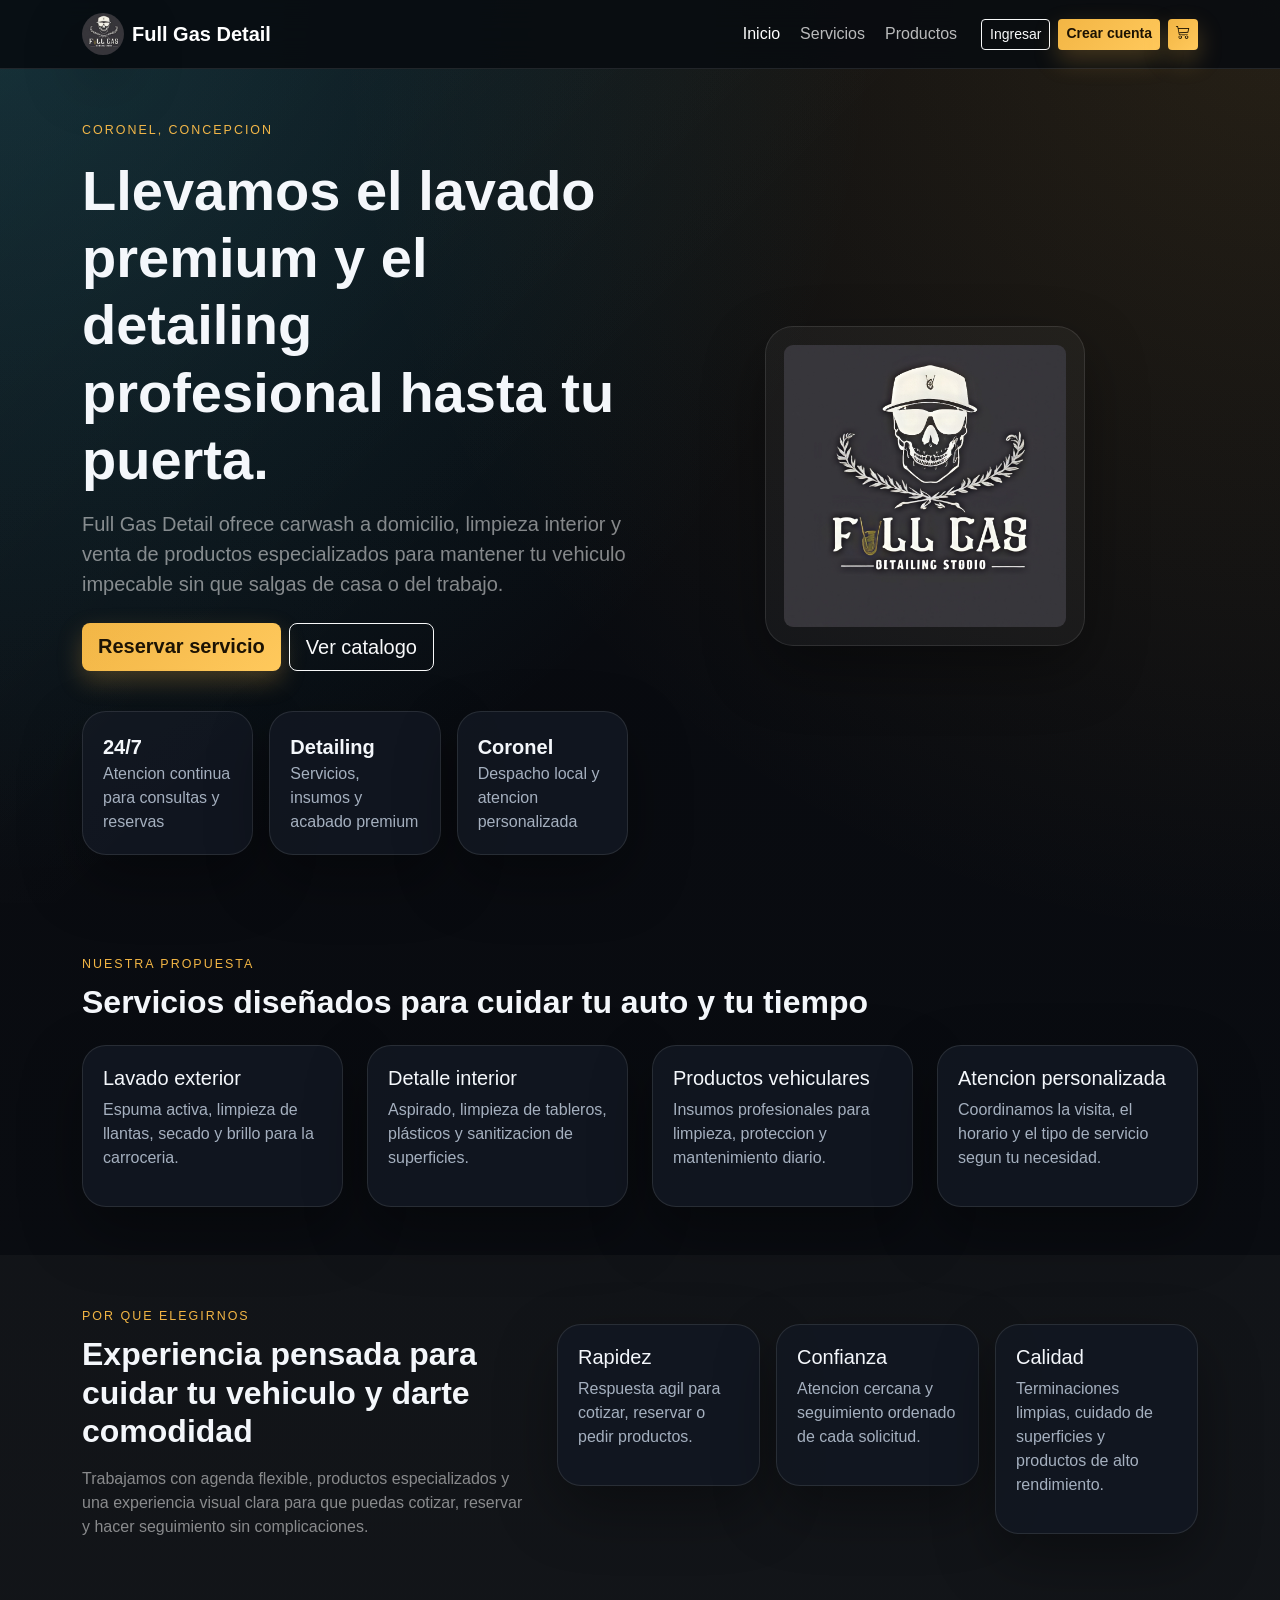
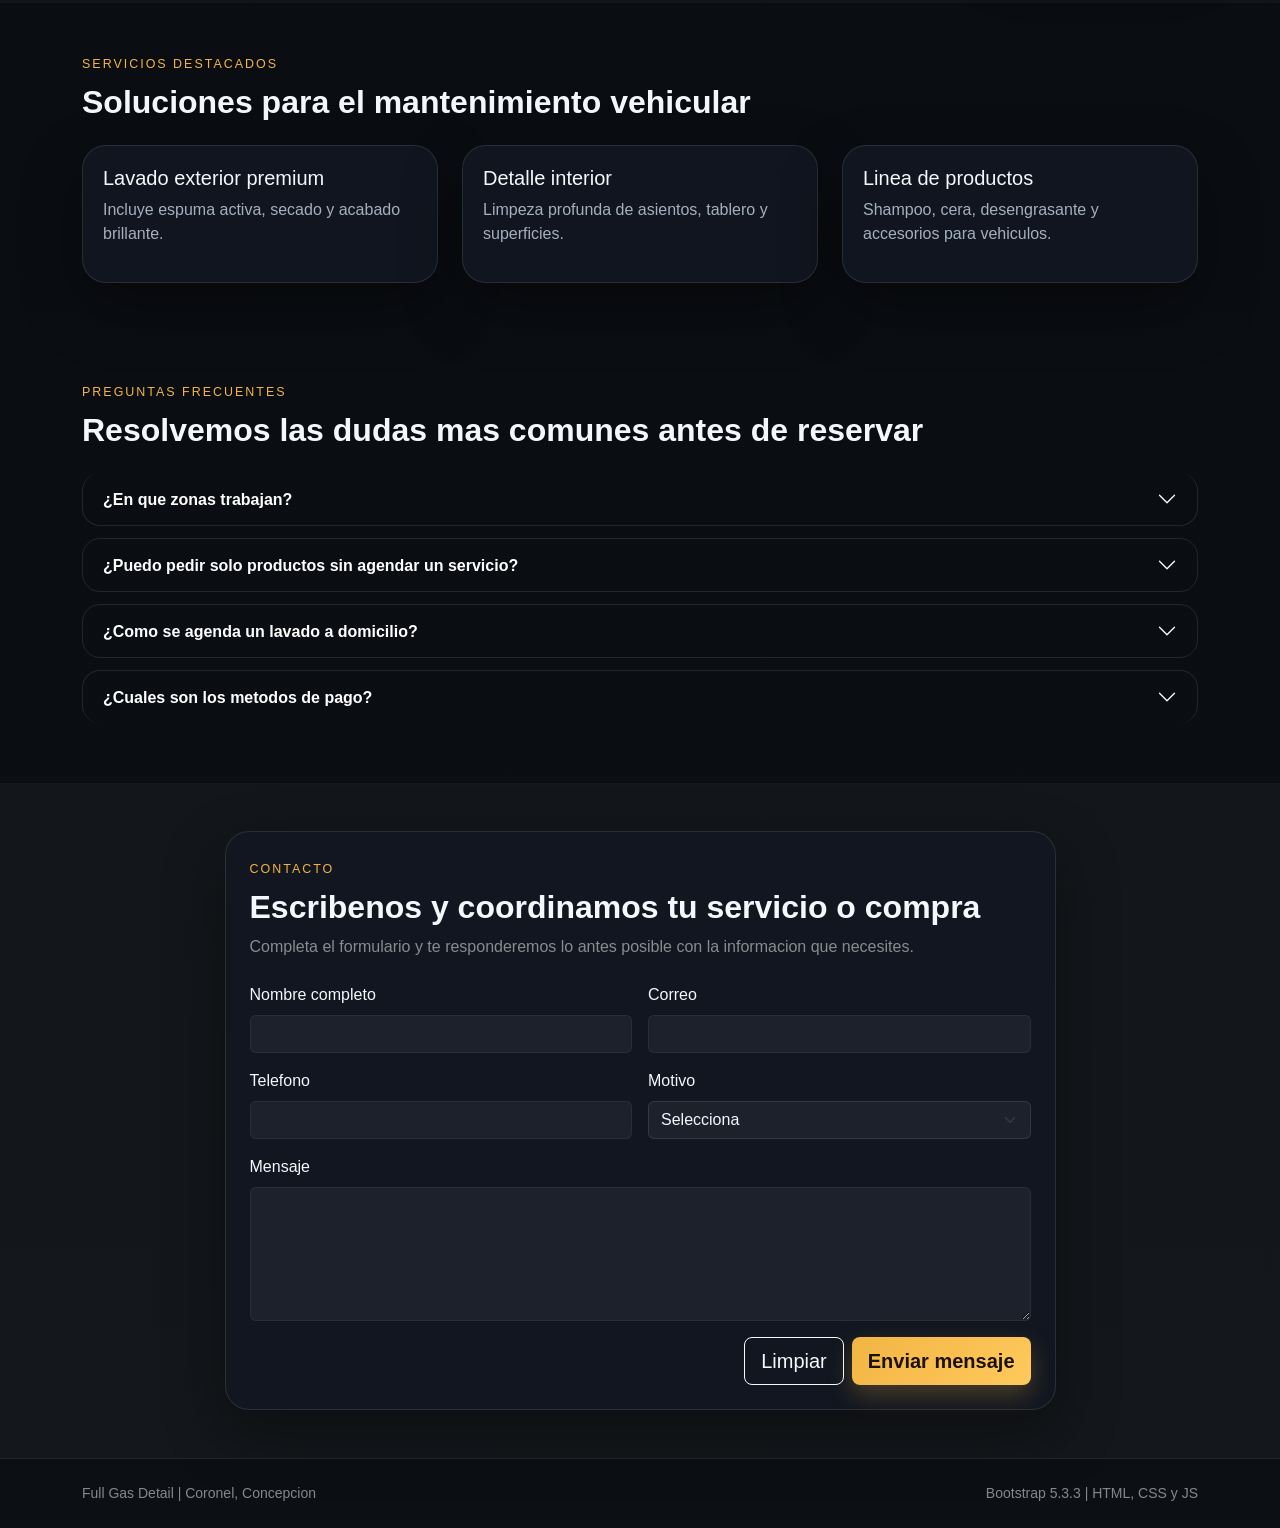
==== index.html @ 707ab6cf "Subida Inicial" ====
<!doctype html>
<html lang="es">
<head>
  <meta charset="utf-8">
  <meta name="viewport" content="width=device-width, initial-scale=1">
  <title>Full Gas Detail | Carwash a domicilio</title>
  <link href="https://cdn.jsdelivr.net/npm/bootstrap@5.3.3/dist/css/bootstrap.min.css" rel="stylesheet">
  <link rel="stylesheet" href="https://cdn.jsdelivr.net/npm/bootstrap-icons@1.11.3/font/bootstrap-icons.min.css">
  <link rel="stylesheet" href="css/styles.css">
  <script defer src="https://cdn.jsdelivr.net/npm/bootstrap@5.3.3/dist/js/bootstrap.bundle.min.js"></script>
  <script defer src="js/app.js"></script>
</head>
<body data-page="home">
  <nav class="navbar navbar-expand-lg navbar-dark bg-shell sticky-top border-bottom border-white border-opacity-10">
    <div class="container">
      <a class="navbar-brand d-flex align-items-center gap-2 fw-semibold" href="index.html">
        <img src="assets/logo.jpg" alt="Full Gas Detail" class="brand-logo brand-logo-sm">
        <span>Full Gas Detail</span>
      </a>
      <button class="navbar-toggler" type="button" data-bs-toggle="collapse" data-bs-target="#mainNav">
        <span class="navbar-toggler-icon"></span>
      </button>
      <div class="collapse navbar-collapse" id="mainNav">
        <ul class="navbar-nav ms-auto gap-lg-1">
          <li class="nav-item"><a class="nav-link active" href="index.html">Inicio</a></li>
          <li class="nav-item"><a class="nav-link" href="services.html">Servicios</a></li>
          <li class="nav-item"><a class="nav-link" href="products.html">Productos</a></li>
          <li class="nav-item d-none" data-admin-only><a class="nav-link" href="admin.html">Admin</a></li>
        </ul>
        <div class="d-flex gap-2 ms-lg-3 mt-3 mt-lg-0" data-nav-actions>
          <a class="btn btn-outline-light btn-sm" href="login.html">Ingresar</a>
          <a class="btn btn-brand btn-sm" href="register.html">Crear cuenta</a>
          <a class="btn btn-brand btn-sm nav-icon-btn" href="cart.html" aria-label="Ver carrito"><i class="bi bi-cart3"></i></a>
        </div>
      </div>
    </div>
  </nav>

  <main>
    <section class="hero-section py-5 py-lg-6">
      <div class="container">
        <div class="row align-items-center g-4">
          <div class="col-12 col-lg-6">
            <span class="eyebrow">Coronel, Concepcion</span>
            <h1 class="display-4 fw-bold mt-3">Llevamos el lavado premium y el detailing profesional hasta tu puerta.</h1>
            <p class="lead text-white-50 mt-3">Full Gas Detail ofrece carwash a domicilio, limpieza interior y venta de productos especializados para mantener tu vehiculo impecable sin que salgas de casa o del trabajo.</p>
            <div class="d-flex flex-wrap gap-2 mt-4">
              <a class="btn btn-brand btn-lg" href="services.html">Reservar servicio</a>
              <a class="btn btn-outline-light btn-lg" href="products.html">Ver catalogo</a>
            </div>
            <div class="row g-3 mt-4">
              <div class="col-6 col-md-4">
                <div class="stat-card">
                  <strong>24/7</strong>
                  <span>Atencion continua para consultas y reservas</span>
                </div>
              </div>
              <div class="col-6 col-md-4">
                <div class="stat-card">
                  <strong>Detailing</strong>
                  <span>Servicios, insumos y acabado premium</span>
                </div>
              </div>
              <div class="col-12 col-md-4">
                <div class="stat-card">
                  <strong>Coronel</strong>
                  <span>Despacho local y atencion personalizada</span>
                </div>
              </div>
            </div>
          </div>
          <div class="col-12 col-lg-6 text-center">
            <div class="hero-card mx-auto position-relative">
              <img src="assets/logo.jpg" alt="Logo Full Gas Detail" class="hero-logo floating-logo">
            </div>
          </div>
        </div>
      </div>
    </section>

    <section class="py-5">
      <div class="container">
        <div class="section-heading mb-4">
          <span class="eyebrow">Nuestra propuesta</span>
          <h2 class="fw-bold mt-2">Servicios diseñados para cuidar tu auto y tu tiempo</h2>
        </div>
        <div class="row g-4">
          <div class="col-12 col-md-6 col-xl-3"><div class="feature-card h-100"><h3 class="h5">Lavado exterior</h3><p>Espuma activa, limpieza de llantas, secado y brillo para la carroceria.</p></div></div>
          <div class="col-12 col-md-6 col-xl-3"><div class="feature-card h-100"><h3 class="h5">Detalle interior</h3><p>Aspirado, limpieza de tableros, plásticos y sanitizacion de superficies.</p></div></div>
          <div class="col-12 col-md-6 col-xl-3"><div class="feature-card h-100"><h3 class="h5">Productos vehiculares</h3><p>Insumos profesionales para limpieza, proteccion y mantenimiento diario.</p></div></div>
          <div class="col-12 col-md-6 col-xl-3"><div class="feature-card h-100"><h3 class="h5">Atencion personalizada</h3><p>Coordinamos la visita, el horario y el tipo de servicio segun tu necesidad.</p></div></div>
        </div>
      </div>
    </section>

    <section class="py-5 bg-shell-soft">
      <div class="container">
        <div class="row align-items-center g-4">
          <div class="col-12 col-lg-5">
            <span class="eyebrow">Por que elegirnos</span>
            <h2 class="fw-bold mt-2">Experiencia pensada para cuidar tu vehiculo y darte comodidad</h2>
            <p class="text-white-50 mt-3">Trabajamos con agenda flexible, productos especializados y una experiencia visual clara para que puedas cotizar, reservar y hacer seguimiento sin complicaciones.</p>
          </div>
          <div class="col-12 col-lg-7">
            <div class="row g-3">
              <div class="col-12 col-md-4"><div class="role-card"><h3 class="h5">Rapidez</h3><p>Respuesta agil para cotizar, reservar o pedir productos.</p></div></div>
              <div class="col-12 col-md-4"><div class="role-card"><h3 class="h5">Confianza</h3><p>Atencion cercana y seguimiento ordenado de cada solicitud.</p></div></div>
              <div class="col-12 col-md-4"><div class="role-card"><h3 class="h5">Calidad</h3><p>Terminaciones limpias, cuidado de superficies y productos de alto rendimiento.</p></div></div>
            </div>
          </div>
        </div>
      </div>
    </section>

    <section class="py-5">
      <div class="container">
        <div class="section-heading mb-4">
          <span class="eyebrow">Servicios destacados</span>
          <h2 class="fw-bold mt-2">Soluciones para el mantenimiento vehicular</h2>
        </div>
        <div class="row g-4">
          <div class="col-12 col-md-6 col-xl-4"><div class="service-card h-100"><h3 class="h5">Lavado exterior premium</h3><p>Incluye espuma activa, secado y acabado brillante.</p><a class="stretched-link" href="services.html"></a></div></div>
          <div class="col-12 col-md-6 col-xl-4"><div class="service-card h-100"><h3 class="h5">Detalle interior</h3><p>Limpeza profunda de asientos, tablero y superficies.</p><a class="stretched-link" href="services.html"></a></div></div>
          <div class="col-12 col-md-6 col-xl-4"><div class="service-card h-100"><h3 class="h5">Linea de productos</h3><p>Shampoo, cera, desengrasante y accesorios para vehiculos.</p><a class="stretched-link" href="products.html"></a></div></div>
        </div>
      </div>
    </section>

    <section class="py-5">
      <div class="container">
        <div class="section-heading mb-4">
          <span class="eyebrow">Preguntas frecuentes</span>
          <h2 class="fw-bold mt-2">Resolvemos las dudas mas comunes antes de reservar</h2>
        </div>
        <div class="accordion accordion-flush faq-accordion" id="faqAccordion">
          <div class="accordion-item bg-transparent text-white border-white border-opacity-10">
            <h3 class="accordion-header" id="faqOneHeading">
              <button class="accordion-button collapsed bg-transparent text-white" type="button" data-bs-toggle="collapse" data-bs-target="#faqOne" aria-expanded="false" aria-controls="faqOne">
                ¿En que zonas trabajan?
              </button>
            </h3>
            <div id="faqOne" class="accordion-collapse collapse" aria-labelledby="faqOneHeading" data-bs-parent="#faqAccordion">
              <div class="accordion-body text-white-50">Atendemos principalmente en Coronel y Concepcion, con coordinacion previa para otros sectores cercanos segun disponibilidad.</div>
            </div>
          </div>
          <div class="accordion-item bg-transparent text-white border-white border-opacity-10">
            <h3 class="accordion-header" id="faqTwoHeading">
              <button class="accordion-button collapsed bg-transparent text-white" type="button" data-bs-toggle="collapse" data-bs-target="#faqTwo" aria-expanded="false" aria-controls="faqTwo">
                ¿Puedo pedir solo productos sin agendar un servicio?
              </button>
            </h3>
            <div id="faqTwo" class="accordion-collapse collapse" aria-labelledby="faqTwoHeading" data-bs-parent="#faqAccordion">
              <div class="accordion-body text-white-50">Si. El catalogo de productos permite comprar insumos de limpieza, proteccion y accesorios para mantenimiento vehicular.</div>
            </div>
          </div>
          <div class="accordion-item bg-transparent text-white border-white border-opacity-10">
            <h3 class="accordion-header" id="faqThreeHeading">
              <button class="accordion-button collapsed bg-transparent text-white" type="button" data-bs-toggle="collapse" data-bs-target="#faqThree" aria-expanded="false" aria-controls="faqThree">
                ¿Como se agenda un lavado a domicilio?
              </button>
            </h3>
            <div id="faqThree" class="accordion-collapse collapse" aria-labelledby="faqThreeHeading" data-bs-parent="#faqAccordion">
              <div class="accordion-body text-white-50">Desde la seccion de servicios puedes elegir el tipo de atencion, completar tus datos y dejar la direccion para coordinar la visita.</div>
            </div>
          </div>
          <div class="accordion-item bg-transparent text-white border-white border-opacity-10">
            <h3 class="accordion-header" id="faqFourHeading">
              <button class="accordion-button collapsed bg-transparent text-white" type="button" data-bs-toggle="collapse" data-bs-target="#faqFour" aria-expanded="false" aria-controls="faqFour">
                ¿Cuales son los metodos de pago?
              </button>
            </h3>
            <div id="faqFour" class="accordion-collapse collapse" aria-labelledby="faqFourHeading" data-bs-parent="#faqAccordion">
              <div class="accordion-body text-white-50">Aceptamos pagos mediante transferencia bancaria, tarjetas de crédito y débito, y plataformas de pago en línea.</div>
            </div>
          </div>
        </div>
      </div>
    </section>

    <section class="py-5 bg-shell-soft">
      <div class="container">
        <div class="row justify-content-center">
          <div class="col-12 col-lg-10 col-xl-9">
            <div class="panel-card">
              <div class="section-heading mb-4">
                <span class="eyebrow">Contacto</span>
                <h2 class="fw-bold mt-2">Escribenos y coordinamos tu servicio o compra</h2>
                <p class="text-white-50 mb-0">Completa el formulario y te responderemos lo antes posible con la informacion que necesites.</p>
              </div>
              <form class="needs-validation" novalidate data-contact-form>
                <div class="row g-3">
                  <div class="col-12 col-md-6"><label class="form-label" for="contactName">Nombre completo</label><input class="form-control" id="contactName" name="name" required minlength="4"><div class="invalid-feedback">Ingresa tu nombre completo.</div></div>
                  <div class="col-12 col-md-6"><label class="form-label" for="contactEmail">Correo</label><input class="form-control" id="contactEmail" name="email" type="email" required><div class="invalid-feedback">Ingresa un correo valido.</div></div>
                  <div class="col-12 col-md-6"><label class="form-label" for="contactPhone">Telefono</label><input class="form-control" id="contactPhone" name="phone" type="tel" pattern="[0-9]{9}" required><div class="invalid-feedback">Ingresa 9 digitos.</div></div>
                  <div class="col-12 col-md-6"><label class="form-label" for="contactTopic">Motivo</label><select class="form-select" id="contactTopic" name="topic" required><option value="">Selecciona</option><option>Reserva de servicio</option><option>Compra de productos</option><option>Consulta general</option><option>Soporte tecnico</option></select><div class="invalid-feedback">Selecciona un motivo.</div></div>
                  <div class="col-12"><label class="form-label" for="contactMessage">Mensaje</label><textarea class="form-control" id="contactMessage" name="message" rows="5" minlength="10" required></textarea><div class="invalid-feedback">Escribe un mensaje mas detallado.</div></div>
                  <div class="col-12 d-grid d-md-flex justify-content-md-end gap-2"><button class="btn btn-outline-light btn-lg" type="reset">Limpiar</button><button class="btn btn-brand btn-lg" type="submit">Enviar mensaje</button></div>
                </div>
              </form>
            </div>
          </div>
        </div>
      </div>
    </section>
  </main>

  <footer class="py-4 border-top border-white border-opacity-10">
    <div class="container d-flex flex-column flex-md-row justify-content-between gap-2 text-white-50 small">
      <span>Full Gas Detail | Coronel, Concepcion</span>
      <span>Bootstrap 5.3.3 | HTML, CSS y JS</span>
    </div>
  </footer>
</body>
</html>
---- css/styles.css ----
:root {
  --bg: #0c0f14;
  --bg-soft: #121722;
  --panel: rgba(18, 23, 34, 0.88);
  --line: rgba(255, 255, 255, 0.1);
  --text: #f4f7fb;
  --muted: #a5b0bf;
  --brand: #f2b544;
  --brand-2: #2cc2d8;
  --success: #47cf73;
  --shadow: 0 24px 60px rgba(0, 0, 0, 0.35);
}

html {
  scroll-behavior: smooth;
}

body {
  font-family: "Poppins", "Segoe UI", sans-serif;
  color: var(--text);
  background:
    radial-gradient(circle at top left, rgba(44, 194, 216, 0.18), transparent 26%),
    radial-gradient(circle at top right, rgba(242, 181, 68, 0.13), transparent 28%),
    linear-gradient(180deg, #080a0f 0%, #0c0f14 100%);
  min-height: 100vh;
}

a {
  text-decoration: none;
}

.bg-shell {
  background: rgba(9, 12, 17, 0.88);
  backdrop-filter: blur(18px);
}

.bg-shell-soft {
  background: rgba(255, 255, 255, 0.03);
}

.hero-section,
.auth-section {
  position: relative;
}

.hero-section::before {
  content: "";
  position: absolute;
  inset: 0;
  background: linear-gradient(135deg, rgba(255, 255, 255, 0.03), transparent 45%);
  pointer-events: none;
}

.eyebrow {
  display: inline-flex;
  align-items: center;
  gap: 0.5rem;
  text-transform: uppercase;
  letter-spacing: 0.16em;
  font-size: 0.78rem;
  color: var(--brand);
}

.btn-brand {
  background: linear-gradient(135deg, var(--brand), #ffc95c);
  color: #1b1203;
  border: none;
  font-weight: 700;
  box-shadow: 0 10px 25px rgba(242, 181, 68, 0.25);
}

.btn-brand:hover,
.btn-brand:focus {
  background: linear-gradient(135deg, #ffc95c, var(--brand));
  color: #1b1203;
}

.brand-logo {
  object-fit: contain;
  border-radius: 999px;
  box-shadow: var(--shadow);
}

.brand-logo-sm {
  width: 42px;
  height: 42px;
}

.brand-logo-md {
  width: 110px;
  height: 110px;
}

.brand-logo-lg {
  width: 140px;
  height: 140px;
}

.hero-logo {
  width: min(100%, 320px);
  height: auto;
  border-radius: 28px;
  padding: 18px;
  background: rgba(255, 255, 255, 0.04);
  border: 1px solid var(--line);
  box-shadow: var(--shadow);
}

.floating-logo {
  animation: floatY 5s ease-in-out infinite;
}

.hero-card {
  min-height: 380px;
  display: grid;
  place-items: center;
}

.floating-chip {
  position: absolute;
  padding: 0.7rem 1rem;
  border-radius: 999px;
  background: rgba(255, 255, 255, 0.08);
  border: 1px solid rgba(255, 255, 255, 0.12);
  color: var(--text);
  font-size: 0.88rem;
  backdrop-filter: blur(10px);
  animation: floatChip 6s ease-in-out infinite;
}

.chip-one { top: 8%; left: 3%; }
.chip-two { top: 20%; right: 0%; animation-delay: 0.8s; }
.chip-three { bottom: 14%; left: 12%; animation-delay: 1.5s; }

.stat-card,
.feature-card,
.role-card,
.service-card,
.panel-card,
.info-card {
  background: var(--panel);
  border: 1px solid var(--line);
  border-radius: 24px;
  box-shadow: var(--shadow);
}

.stat-card,
.feature-card,
.role-card,
.service-card {
  padding: 1.25rem;
}

.product-tile {
  overflow: hidden;
}

.product-image-wrap {
  border-radius: 18px;
  overflow: hidden;
  border: 1px solid rgba(255, 255, 255, 0.08);
  background: rgba(255, 255, 255, 0.03);
  aspect-ratio: 16 / 10;
}

.product-image {
  display: block;
  width: 100%;
  height: 100%;
  object-fit: cover;
}

.service-tile {
  overflow: hidden;
}

.service-image-wrap {
  border-radius: 18px;
  overflow: hidden;
  border: 1px solid rgba(255, 255, 255, 0.08);
  background: rgba(255, 255, 255, 0.03);
  aspect-ratio: 16 / 10;
}

.service-image {
  display: block;
  width: 100%;
  height: 100%;
  object-fit: cover;
}

.stat-card strong {
  display: block;
  font-size: 1.25rem;
}

.stat-card span,
.feature-card p,
.role-card p,
.service-card p,
.panel-card p,
.info-card p {
  color: var(--muted);
}

.panel-card,
.info-card {
  padding: 1.5rem;
}

.dashboard-shell {
  max-width: 100%;
}

.dashboard-layout {
  display: grid;
  grid-template-columns: 290px minmax(0, 1fr);
  gap: 1.5rem;
  align-items: start;
}

.dashboard-sidebar {
  position: sticky;
  top: 94px;
}

.dashboard-nav {
  display: grid;
  gap: 0.75rem;
}

.dashboard-nav-item {
  width: 100%;
  text-align: left;
  padding: 0.9rem 1rem;
  border-radius: 16px;
  border: 1px solid var(--line);
  background: rgba(255, 255, 255, 0.03);
  color: var(--text);
  font-weight: 600;
  transition: all 0.2s ease;
}

.dashboard-nav-item:hover,
.dashboard-nav-item.active {
  background: rgba(242, 181, 68, 0.14);
  border-color: rgba(242, 181, 68, 0.55);
  transform: translateX(2px);
}

.dashboard-content {
  min-width: 0;
}

.dashboard-pane {
  display: none;
}

.dashboard-pane.active {
  display: block;
}

.price-tag {
  display: inline-flex;
  padding: 0.35rem 0.75rem;
  border-radius: 999px;
  font-size: 0.85rem;
  background: rgba(44, 194, 216, 0.12);
  color: #8ce7f3;
}

.summary-box,
.session-box,
.success-box,
.password-rules {
  padding: 1rem;
  border-radius: 18px;
  background: rgba(255, 255, 255, 0.04);
  border: 1px solid var(--line);
}

.success-box {
  border-color: rgba(71, 207, 115, 0.4);
  background: rgba(71, 207, 115, 0.08);
}

.password-rules {
  color: var(--muted);
}

.form-control,
.form-select {
  background-color: rgba(255, 255, 255, 0.05);
  color: var(--text);
  border-color: var(--line);
}

.form-control:focus,
.form-select:focus {
  background-color: rgba(255, 255, 255, 0.07);
  color: var(--text);
  border-color: rgba(242, 181, 68, 0.75);
  box-shadow: 0 0 0 0.2rem rgba(242, 181, 68, 0.15);
}

.form-select option {
  background-color: #1a1f2e;
  color: #f4f7fb;
}

.form-control::placeholder {
  color: rgba(255, 255, 255, 0.35);
}

.table-dark {
  --bs-table-bg: transparent;
  --bs-table-striped-bg: rgba(255, 255, 255, 0.03);
}

.nav-link {
  color: rgba(255, 255, 255, 0.72) !important;
}

.nav-link.active,
.nav-link:hover {
  color: #fff !important;
}

.filter-btn.active {
  background: rgba(242, 181, 68, 0.17);
  color: #fff;
  border-color: rgba(242, 181, 68, 0.6);
}

.faq-accordion .accordion-item {
  border: 1px solid var(--line);
  border-radius: 18px;
  overflow: hidden;
  margin-bottom: 0.75rem;
}

.faq-accordion .accordion-button {
  background: rgba(255, 255, 255, 0.04);
  color: var(--text);
  font-weight: 600;
  box-shadow: none;
}

.faq-accordion .accordion-button:not(.collapsed) {
  background: rgba(242, 181, 68, 0.12);
  color: #fff;
}

.faq-accordion .accordion-button::after {
  filter: brightness(0) invert(1);
}

.faq-accordion .accordion-body {
  background: rgba(255, 255, 255, 0.02);
}

.cart-badge {
  position: absolute;
  top: -6px;
  right: -6px;
  min-width: 18px;
  height: 18px;
  padding: 0 4px;
  border-radius: 999px;
  background: var(--brand);
  color: #1b1203;
  font-size: 0.68rem;
  font-weight: 700;
  line-height: 18px;
  text-align: center;
  pointer-events: none;
}

.toast-message {
  position: fixed;
  right: 1rem;
  bottom: 1rem;
  z-index: 1080;
  min-width: 260px;
  padding: 0.95rem 1rem;
  border-radius: 16px;
  background: rgba(15, 19, 28, 0.96);
  border: 1px solid var(--line);
  box-shadow: var(--shadow);
}

@keyframes floatY {
  0%, 100% { transform: translateY(0); }
  50% { transform: translateY(-14px); }
}

@keyframes floatChip {
  0%, 100% { transform: translateY(0); }
  50% { transform: translateY(-8px); }
}

@media (max-width: 991.98px) {
  .dashboard-layout {
    grid-template-columns: 1fr;
  }

  .dashboard-sidebar {
    position: static;
  }

  .hero-card {
    min-height: 300px;
  }
}

@media (max-width: 575.98px) {
  .panel-card,
  .info-card {
    padding: 1.15rem;
  }

  .hero-card {
    min-height: 260px;
  }

  .floating-chip {
    font-size: 0.76rem;
    padding: 0.55rem 0.8rem;
  }
}
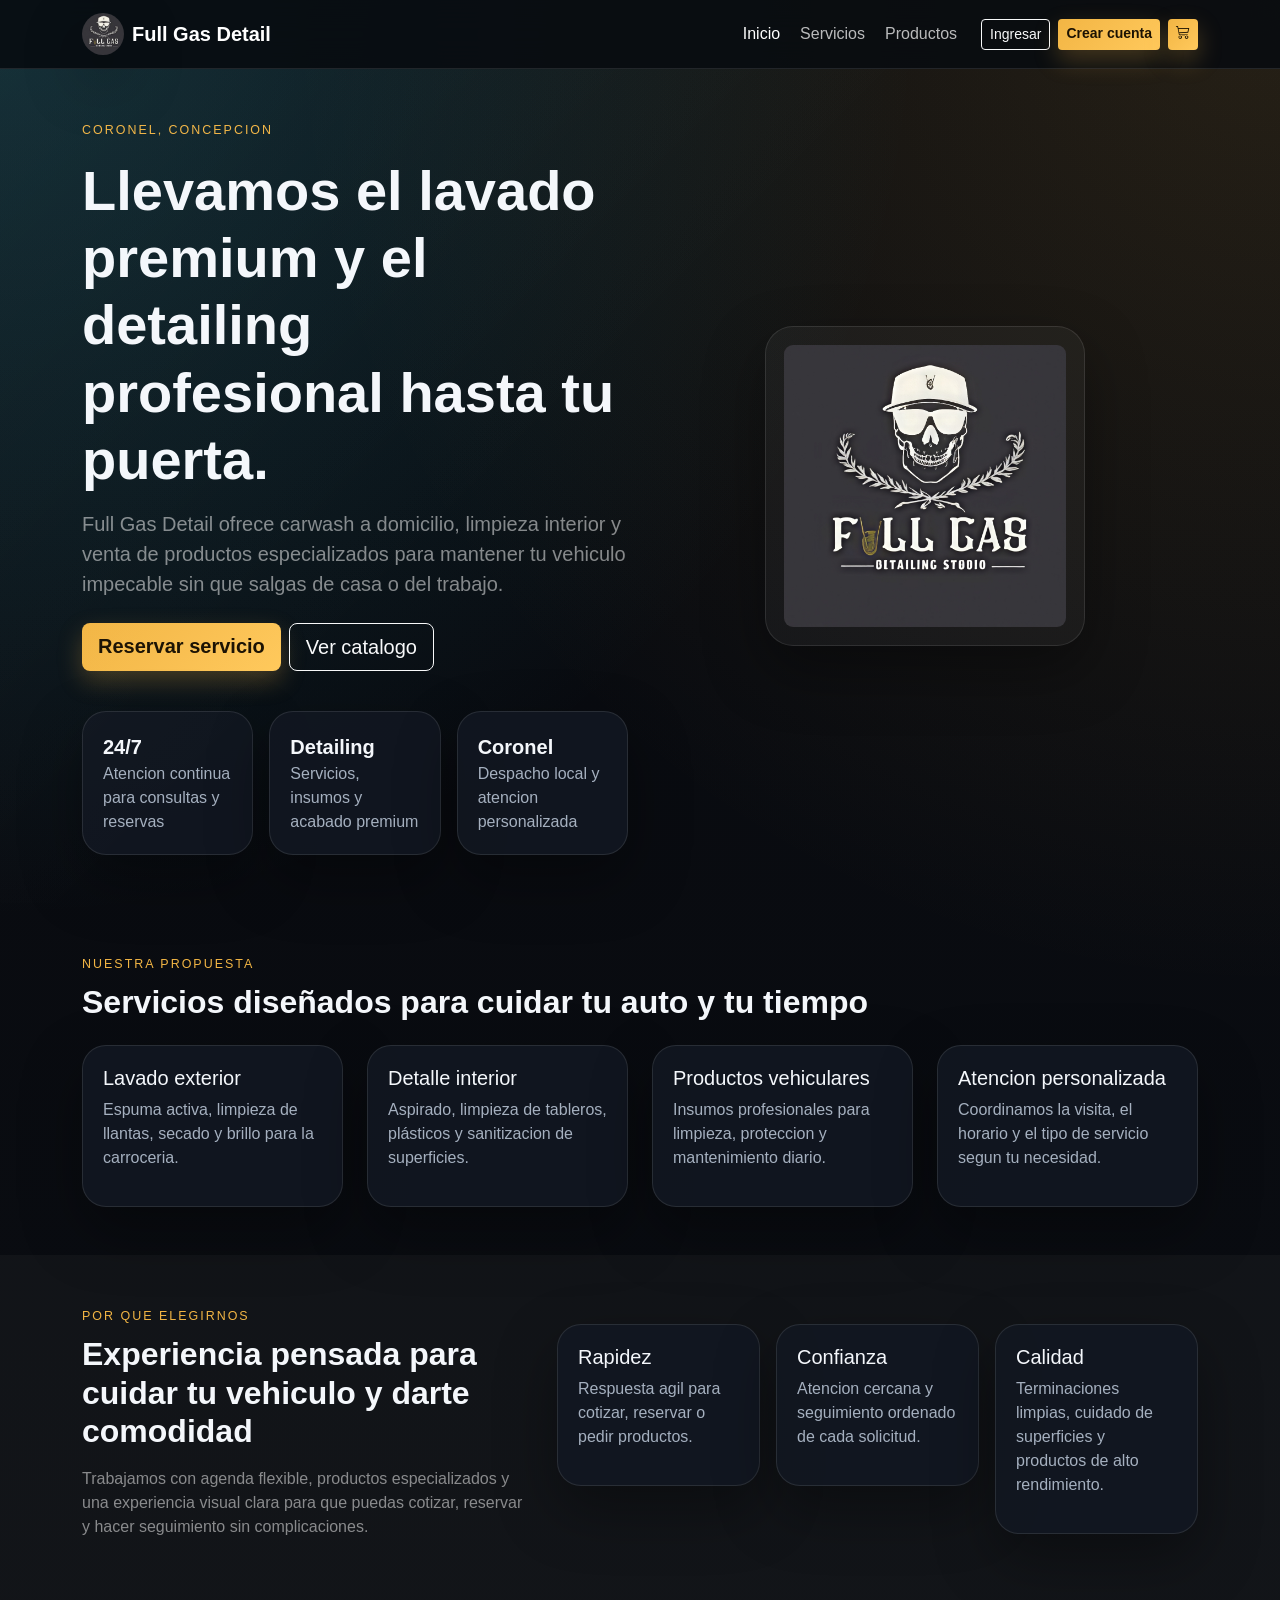
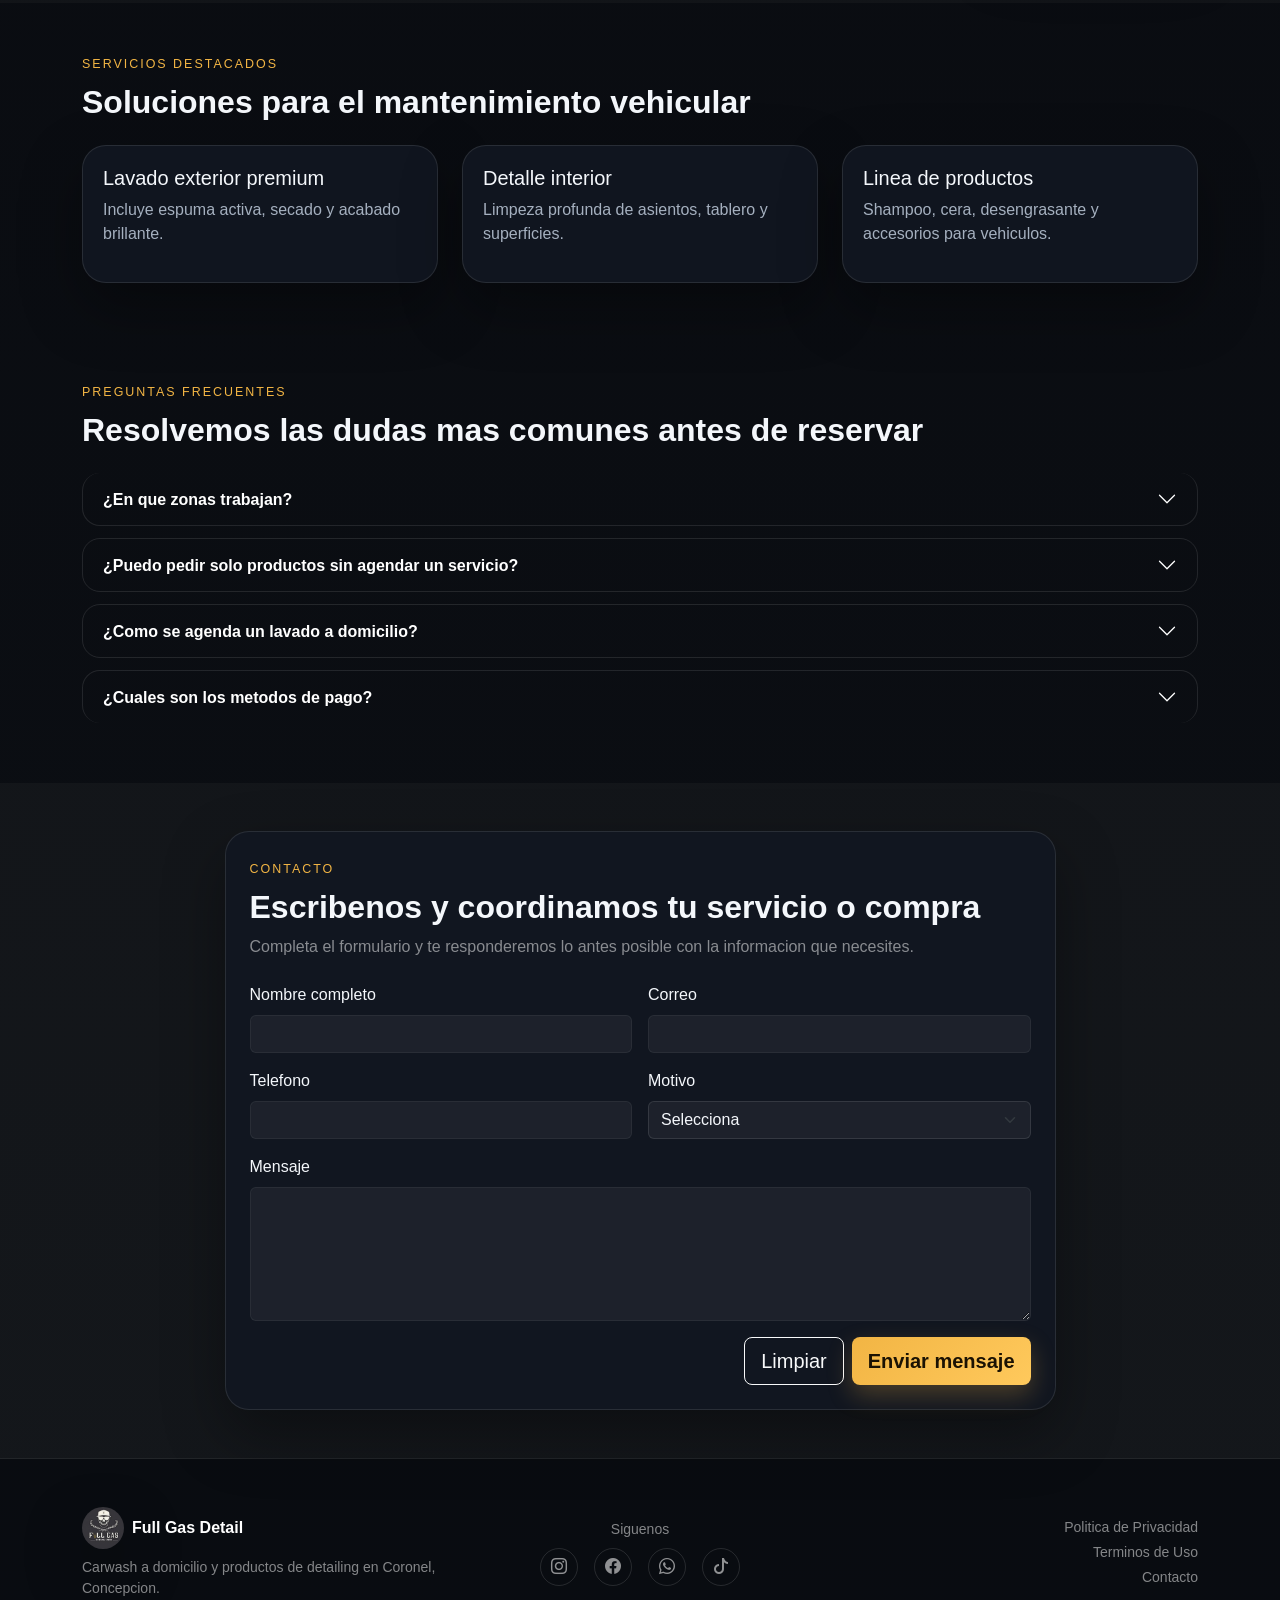
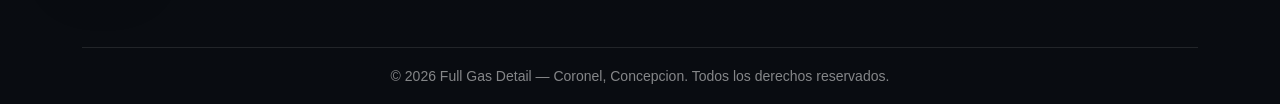
==== commit 652bba21: "Agregar footer" ====
--- a/index.html
+++ b/index.html
@@ -204,10 +204,36 @@
     </section>
   </main>
 
-  <footer class="py-4 border-top border-white border-opacity-10">
-    <div class="container d-flex flex-column flex-md-row justify-content-between gap-2 text-white-50 small">
-      <span>Full Gas Detail | Coronel, Concepcion</span>
-      <span>Bootstrap 5.3.3 | HTML, CSS y JS</span>
+  <footer class="site-footer border-top border-white border-opacity-10">
+    <div class="container">
+      <div class="row align-items-center g-4 py-5">
+        <div class="col-12 col-md-4">
+          <a class="d-flex align-items-center gap-2 fw-semibold text-white text-decoration-none mb-2" href="index.html">
+            <img src="assets/logo.jpg" alt="Full Gas Detail" class="brand-logo brand-logo-sm">
+            <span>Full Gas Detail</span>
+          </a>
+          <p class="text-white-50 small mb-0">Carwash a domicilio y productos de detailing en Coronel, Concepcion.</p>
+        </div>
+        <div class="col-12 col-md-4 text-md-center">
+          <p class="text-white-50 small mb-2">Siguenos</p>
+          <div class="d-flex gap-3 justify-content-md-center">
+            <a href="#" class="footer-social" aria-label="Instagram"><i class="bi bi-instagram"></i></a>
+            <a href="#" class="footer-social" aria-label="Facebook"><i class="bi bi-facebook"></i></a>
+            <a href="#" class="footer-social" aria-label="WhatsApp"><i class="bi bi-whatsapp"></i></a>
+            <a href="#" class="footer-social" aria-label="TikTok"><i class="bi bi-tiktok"></i></a>
+          </div>
+        </div>
+        <div class="col-12 col-md-4 text-md-end">
+          <div class="d-flex flex-column gap-1 align-items-md-end">
+            <a href="#" class="text-white-50 small footer-link">Politica de Privacidad</a>
+            <a href="#" class="text-white-50 small footer-link">Terminos de Uso</a>
+            <a href="#" class="text-white-50 small footer-link">Contacto</a>
+          </div>
+        </div>
+      </div>
+      <div class="border-top border-white border-opacity-10 py-3 text-center">
+        <span class="text-white-50 small">&copy; 2026 Full Gas Detail &mdash; Coronel, Concepcion. Todos los derechos reservados.</span>
+      </div>
     </div>
   </footer>
 </body>
--- a/css/styles.css
+++ b/css/styles.css
@@ -376,6 +376,38 @@
   pointer-events: none;
 }
 
+.site-footer {
+  background: rgba(9, 12, 17, 0.92);
+}
+
+.footer-social {
+  display: inline-flex;
+  align-items: center;
+  justify-content: center;
+  width: 38px;
+  height: 38px;
+  border-radius: 999px;
+  border: 1px solid rgba(255, 255, 255, 0.12);
+  color: rgba(255, 255, 255, 0.55);
+  font-size: 1rem;
+  transition: all 0.2s ease;
+}
+
+.footer-social:hover {
+  border-color: var(--brand);
+  color: var(--brand);
+  background: rgba(242, 181, 68, 0.1);
+}
+
+.footer-link {
+  transition: color 0.15s ease;
+  text-decoration: none;
+}
+
+.footer-link:hover {
+  color: var(--brand) !important;
+}
+
 .toast-message {
   position: fixed;
   right: 1rem;
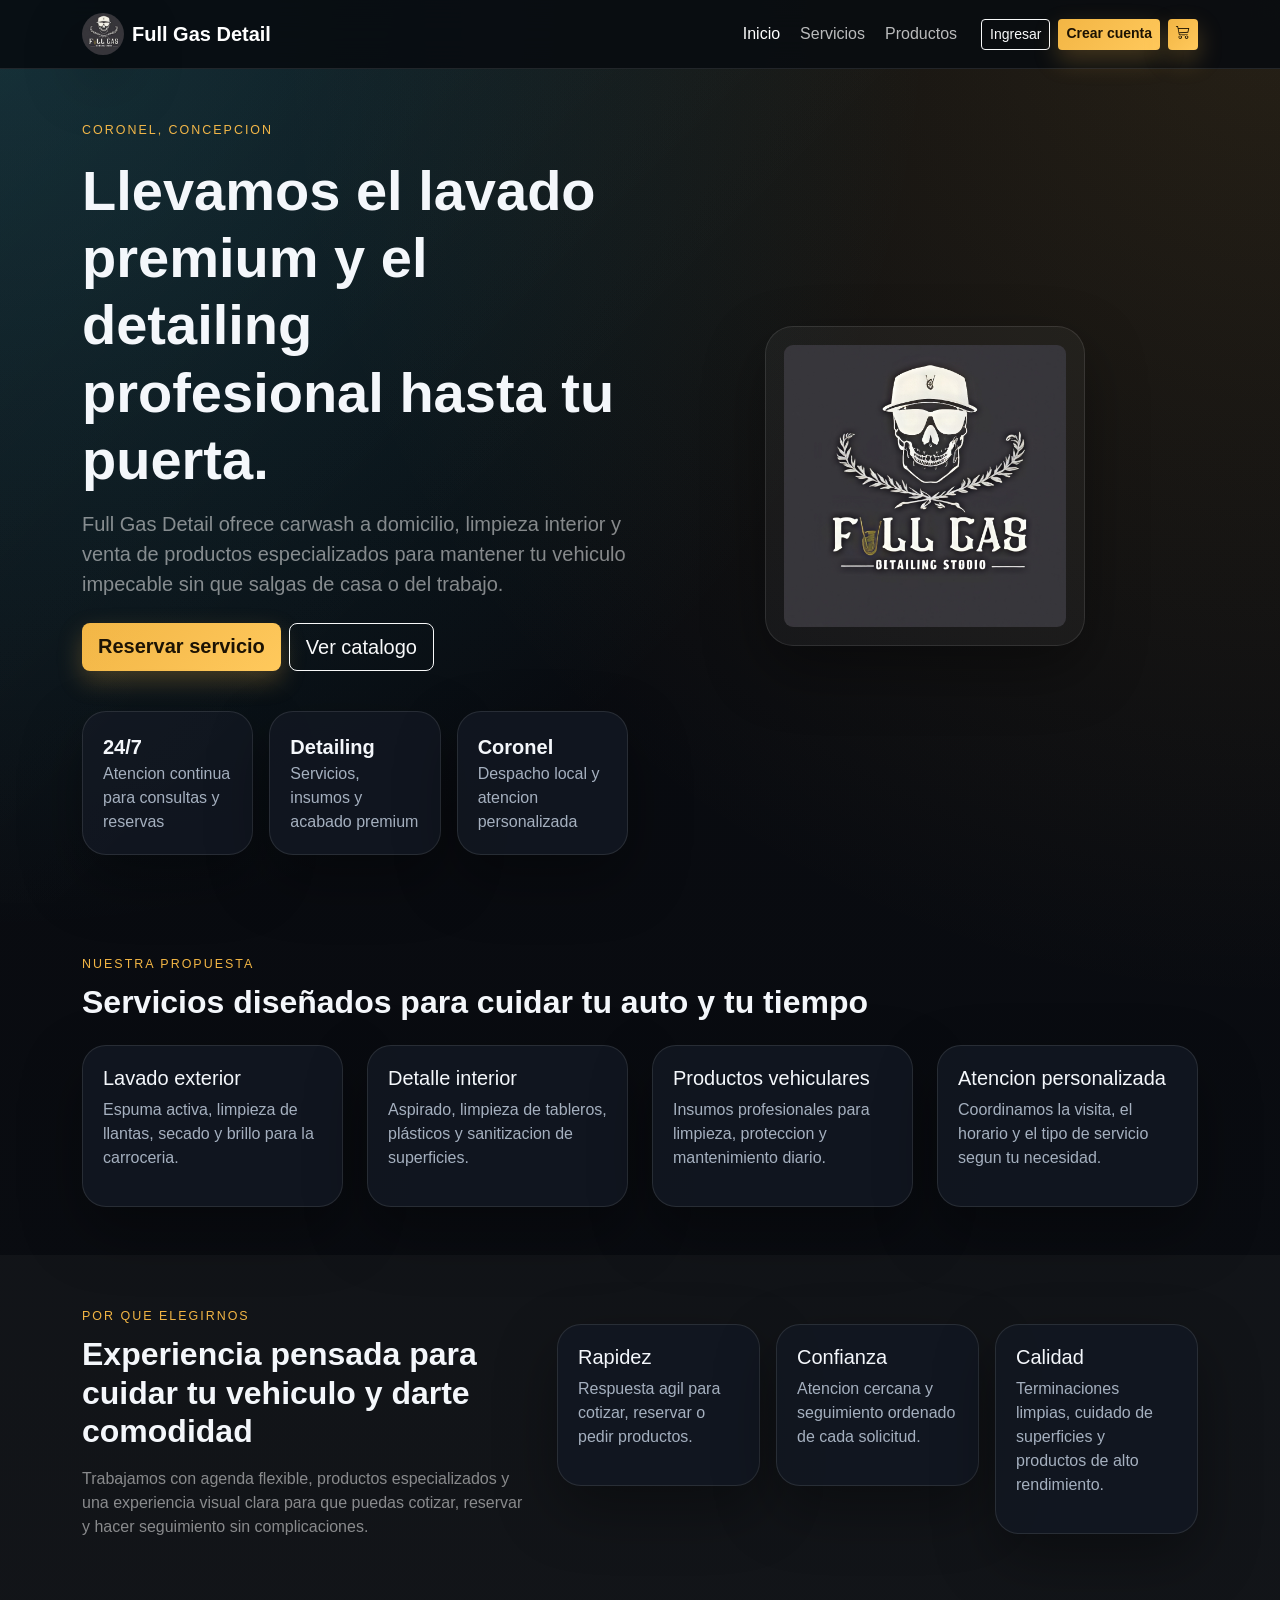
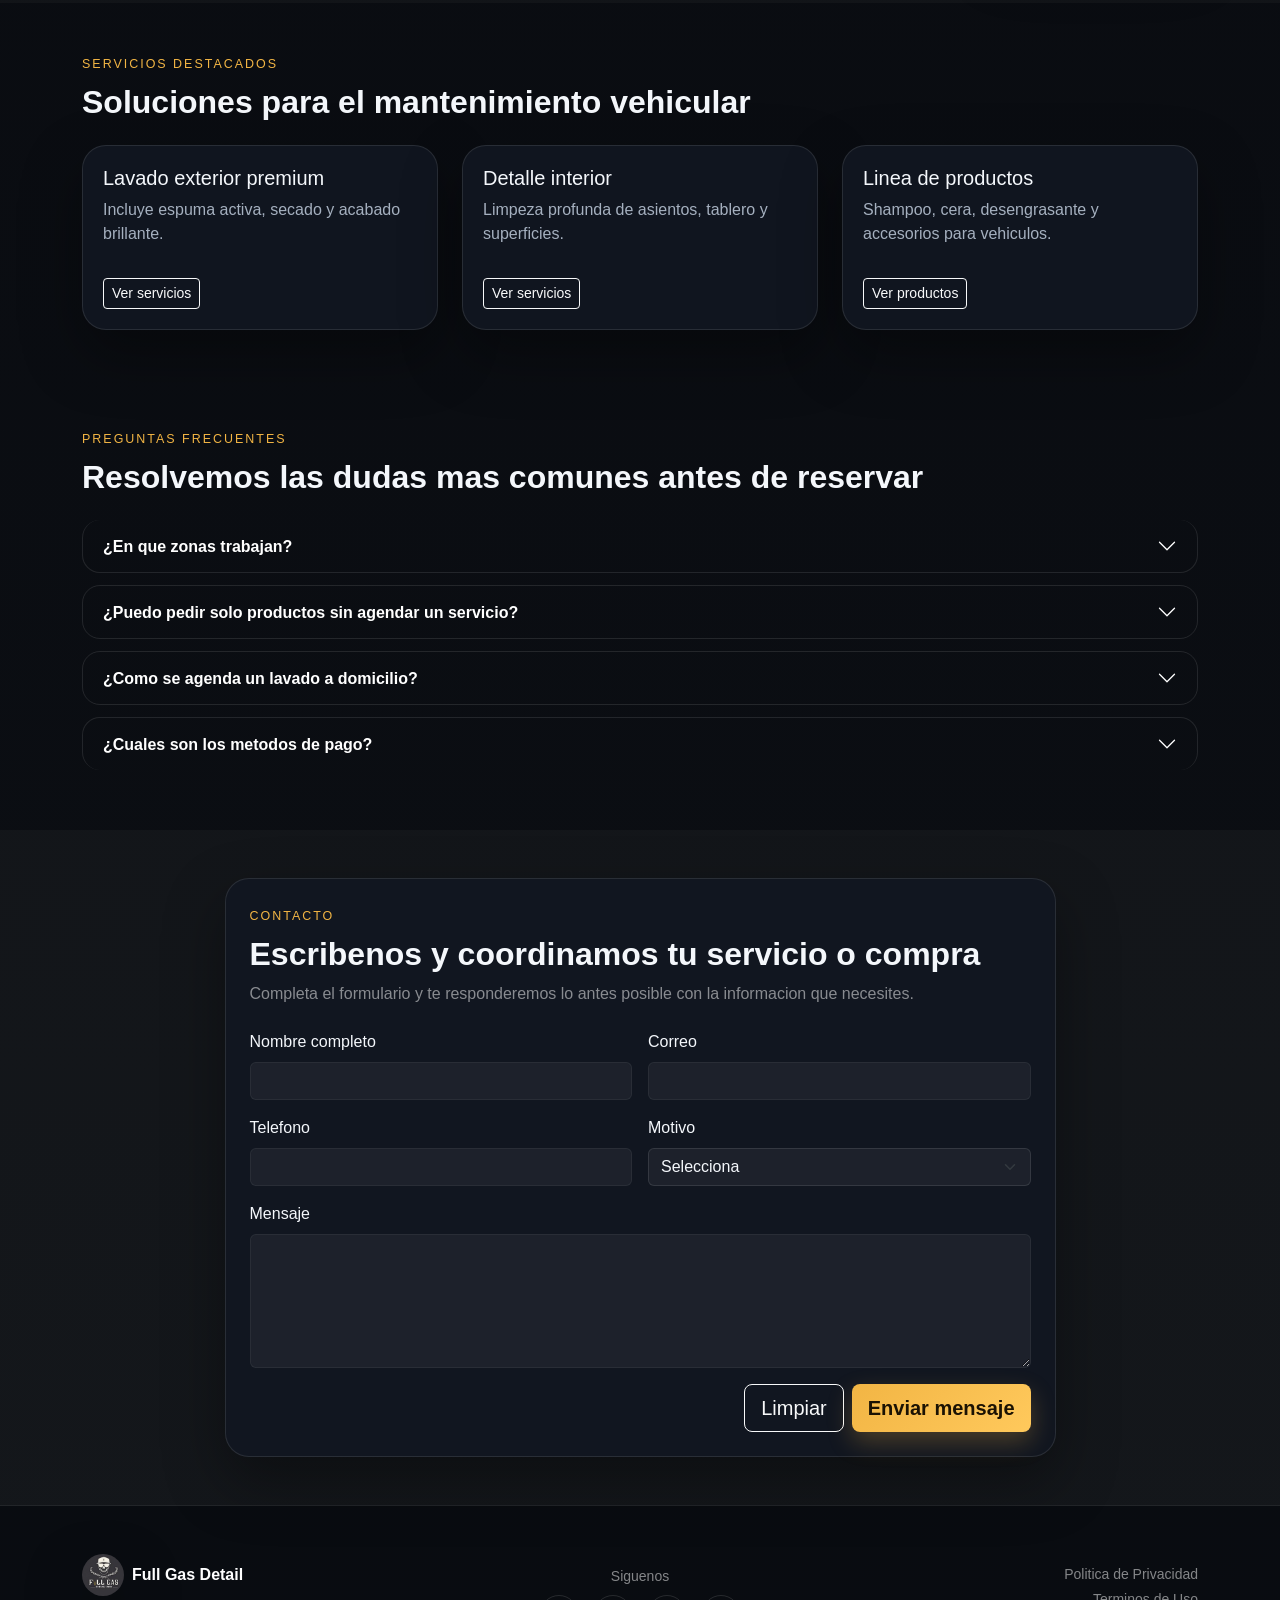
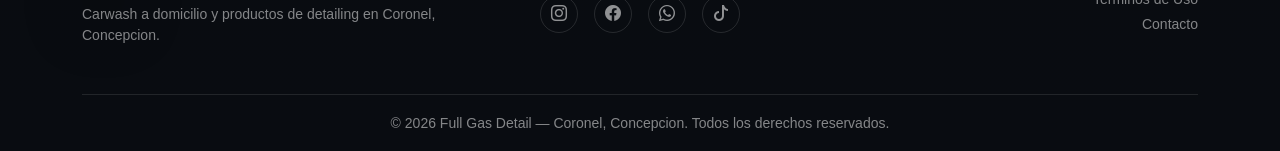
==== commit 78ee26cb: "Arreglo de rediricionamiento" ====
--- a/index.html
+++ b/index.html
@@ -119,9 +119,9 @@
           <h2 class="fw-bold mt-2">Soluciones para el mantenimiento vehicular</h2>
         </div>
         <div class="row g-4">
-          <div class="col-12 col-md-6 col-xl-4"><div class="service-card h-100"><h3 class="h5">Lavado exterior premium</h3><p>Incluye espuma activa, secado y acabado brillante.</p><a class="stretched-link" href="services.html"></a></div></div>
-          <div class="col-12 col-md-6 col-xl-4"><div class="service-card h-100"><h3 class="h5">Detalle interior</h3><p>Limpeza profunda de asientos, tablero y superficies.</p><a class="stretched-link" href="services.html"></a></div></div>
-          <div class="col-12 col-md-6 col-xl-4"><div class="service-card h-100"><h3 class="h5">Linea de productos</h3><p>Shampoo, cera, desengrasante y accesorios para vehiculos.</p><a class="stretched-link" href="products.html"></a></div></div>
+          <div class="col-12 col-md-6 col-xl-4"><div class="service-card h-100"><h3 class="h5">Lavado exterior premium</h3><p>Incluye espuma activa, secado y acabado brillante.</p><a class="btn btn-outline-light btn-sm mt-3" href="services.html">Ver servicios</a></div></div>
+          <div class="col-12 col-md-6 col-xl-4"><div class="service-card h-100"><h3 class="h5">Detalle interior</h3><p>Limpeza profunda de asientos, tablero y superficies.</p><a class="btn btn-outline-light btn-sm mt-3" href="services.html">Ver servicios</a></div></div>
+          <div class="col-12 col-md-6 col-xl-4"><div class="service-card h-100"><h3 class="h5">Linea de productos</h3><p>Shampoo, cera, desengrasante y accesorios para vehiculos.</p><a class="btn btn-outline-light btn-sm mt-3" href="products.html">Ver productos</a></div></div>
         </div>
       </div>
     </section>
